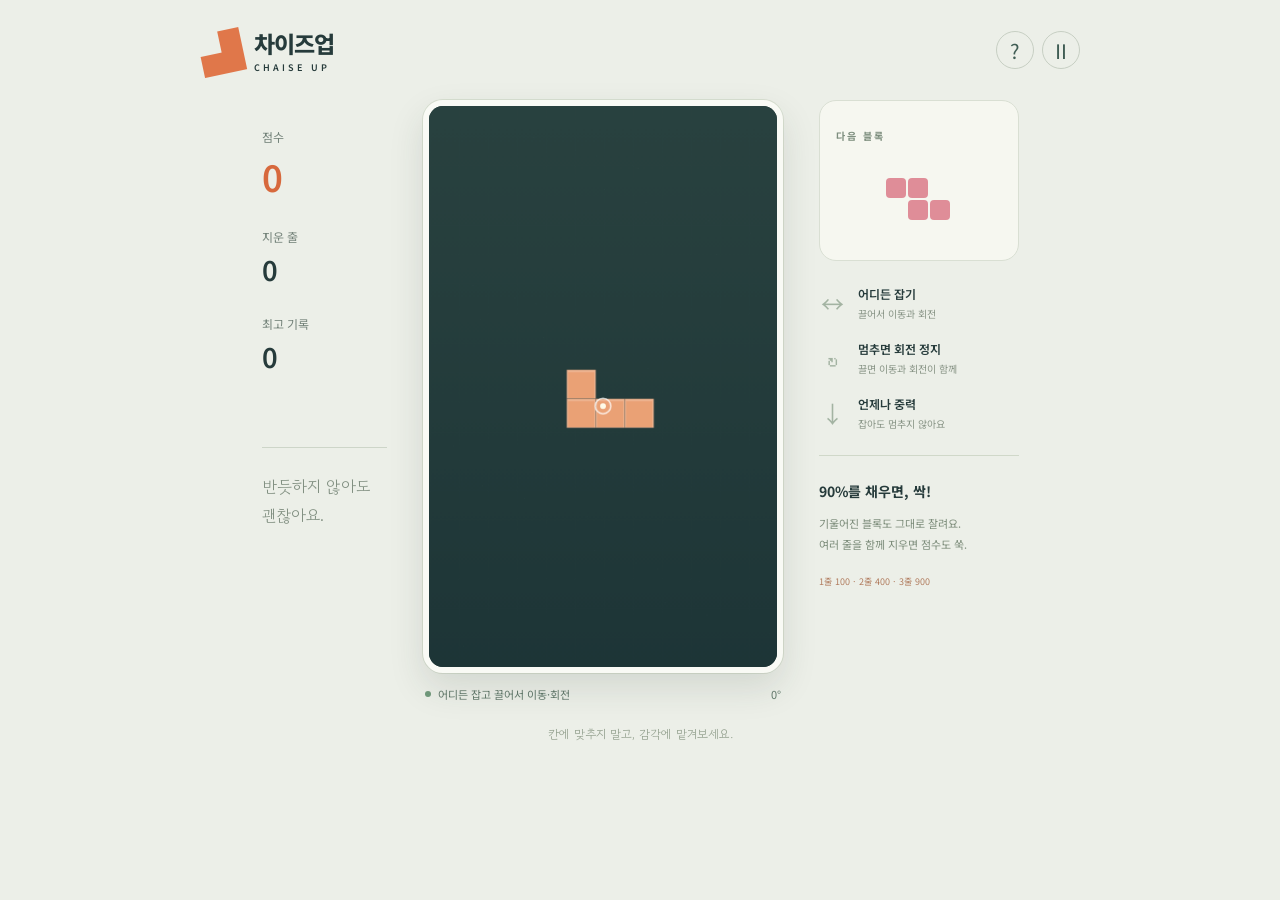
==== chaise-up/index.html @ 7ebafc68 "Publish CHAISE UP as a separate mobile-friendly GitHub Pages game" ====
<!doctype html>
<html lang="ko"><head><meta charset="utf-8"><meta name="viewport" content="width=device-width,initial-scale=1"><meta name="theme-color" content="#ecefe8"><title>차이즈업 · 자유롭게 쌓고, 한 줄을 지우세요</title><meta name="description" content="격자 없이 끌고 돌리는 물리 블록 퍼즐. 가로 90%를 채우면 기울어진 블록도 그대로 잘립니다."><link rel="stylesheet" href="style.css"></head>
<body><main>
<header><a class="brand" href="./" aria-label="차이즈업 처음으로"><span class="brandmark">▟</span><span>차이즈업<small>CHAISE UP</small></span></a><div class="tools"><button id="help" aria-label="플레이 방법">?</button><button id="pause" aria-label="일시정지">Ⅱ</button></div></header>
<section class="play-layout">
<aside class="score-panel"><div class="stat primary"><span>점수</span><strong id="score">0</strong></div><div class="stat"><span>지운 줄</span><strong id="lines">0</strong></div><div class="stat"><span>최고 기록</span><strong id="best">0</strong></div><div class="small-note">반듯하지 않아도<br>괜찮아요.</div></aside>
<div class="board-column"><div class="board-shell"><canvas id="board" width="360" height="580" aria-label="블록 게임판. 블록 어디든 잡고 잡고만 있으면 돌지 않아요 일어나요."></canvas><div id="toast" role="status" aria-live="polite"></div><div id="overlay" hidden><div class="overlay-card"><span class="eyebrow" id="overlayLabel">TAKE A BREATH</span><h1 id="overlayTitle">잠깐 쉬어가기</h1><p id="overlayText">준비되면 이어서 쌓아보세요.</p><button id="resume" class="action">계속하기</button><button id="restart" class="secondary">새로 시작</button></div></div></div><div class="board-footer"><span class="live-dot"></span><span id="hint">어디든 잡고 이동·회전</span><span class="angle" id="angle">0°</span></div></div>
<aside class="guide-panel"><div class="next-box"><span class="eyebrow">다음 블록</span><canvas id="next" width="160" height="110" aria-label="다음에 나올 블록"></canvas></div><div class="how"><div><span class="step-icon">↔</span><p><b>어디든 잡기</b><small>끌어서 이동과 회전</small></p></div><div><span class="step-icon">↻</span><p><b>멈추면 회전 정지</b><small>끌면 이동과 회전이 함께</small></p></div><div><span class="step-icon">↓</span><p><b>언제나 중력</b><small>잡아도 멈추지 않아요</small></p></div></div><div class="rule-note"><b>90%를 채우면, 싹!</b><p>기울어진 블록도 그대로 잘려요.<br>여러 줄을 함께 지우면 점수도 쑥.</p><span>1줄 100 · 2줄 400 · 3줄 900</span></div></aside>
</section><footer>칸에 맞추지 말고, 감각에 맡겨보세요.</footer>
</main><dialog id="helpDialog"><button class="close" id="closeHelp" aria-label="닫기">×</button><span class="eyebrow">HOW TO PLAY</span><h2>자유롭게 쌓고,<br>한 줄을 지우세요.</h2><p>블록의 <b>어느 곳이든</b> 잡아 끌면 이동과 회전이 함께 일어나요. 잡은 채 손을 멈추면 회전도 멈춰요. <b>바닥이나 다른 블록에 닿는 순간 조작이 끝나고, 원래 중력으로 툭 떨어져요.</b> 벽에 닿을 때는 계속 조작할 수 있어요. 블록은 잡거나 돌려도 계속 떨어져요. 위로 끌어도 떠오르거나 낙하 속도가 바뀌지 않아요. 드래그로 좌우 위치와 각도를 조절해요.</p><p>가로 폭의 <b>90%</b>가 차면 그 위치에서 블록 한 칸 높이만큼 잘려요. 남은 조각도 떨어지고 쌓여요.</p><p>한 번에 지운 줄 수 × 줄 수 × 100점! 연쇄로 지워진 줄은 다음 점수로 계산해요. 블록이 위쪽까지 쌓이면 게임이 끝나요.</p><p class="muted">마우스 또는 손가락 하나면 충분해요. 손을 놓으면 움직이던 힘을 유지하며 떨어져요. 블록이 1.5초 동안 멈춰 있으면 다음 블록이 나와요.</p><button id="helpDone" class="action">알겠어요</button></dialog>
<script src="matter.min.js"></script><script src="game.js"></script></body></html>
---- chaise-up/style.css ----
@import url('https://fonts.googleapis.com/css2?family=Gowun+Dodum&family=Noto+Sans+KR:wght@400;500;600;700;800;900&display=swap');
:root{font-family:'Noto Sans KR',sans-serif;color:#263b3b;background:#ecefe8;font-synthesis:none}*{box-sizing:border-box}body{margin:0}button,a{-webkit-tap-highlight-color:transparent}button{font:inherit;cursor:pointer}button:focus-visible,a:focus-visible{outline:3px solid #ec8554;outline-offset:4px}button:disabled{cursor:default}main{max-width:940px;padding:26px 30px 16px;margin:auto}header{display:flex;justify-content:space-between;align-items:center;margin-bottom:26px}.brand{display:flex;align-items:center;gap:12px;color:inherit;text-decoration:none;font-size:23px;font-weight:800;letter-spacing:-1px}.brandmark{font-size:43px;color:#e0774a;line-height:1;transform:rotate(-12deg)}.brand small{display:block;font-size:9px;letter-spacing:3px;font-weight:600;margin-top:1px}.tools{display:flex;gap:8px}.tools button{width:38px;height:38px;background:transparent;border:1px solid #c7cfc3;border-radius:50%;font-size:20px;color:#405d54}.play-layout{display:grid;grid-template-columns:125px minmax(250px,360px) 200px;gap:36px;justify-content:center;align-items:start}.score-panel{padding-top:28px}.stat{padding:0 0 26px}.stat span{display:block;font-size:12px;color:#738279;margin-bottom:5px}.stat strong{font-size:27px;font-weight:600;font-variant-numeric:tabular-nums;letter-spacing:-1px}.stat.primary strong{font-size:36px;color:#d7693d}.small-note{font-family:'Gowun Dodum',sans-serif;border-top:1px solid #cdd5c8;padding-top:24px;font-size:16px;line-height:1.8;color:#829082;margin-top:45px}.board-shell{position:relative;background:#243b3b;border-radius:20px;overflow:hidden;border:6px solid #f9faf5;box-shadow:0 15px 35px #253b3020,0 0 0 1px #d8dfd1}#board{display:block;width:100%;height:auto;aspect-ratio:360/580;touch-action:none;cursor:grab}#board:active{cursor:grabbing}.board-footer{display:flex;align-items:center;gap:7px;padding:13px 2px;font-size:11px;color:#61786a;min-height:42px}.live-dot{width:6px;height:6px;border-radius:50%;background:#71997b}.angle{margin-left:auto;font-variant-numeric:tabular-nums}.next-box{background:#f6f7f0;border:1px solid #d9dfd3;border-radius:17px;padding:20px 16px 5px}.eyebrow{font-size:10px;letter-spacing:2px;font-weight:700;color:#7d8e7e}#next{display:block;width:100%;height:110px;object-fit:contain}.how{margin:24px 0}.how>div{display:flex;gap:11px;align-items:center;margin:19px 0}.step-icon{font-size:23px;color:#a3b3a2;width:28px;text-align:center}.how p{margin:0}.how b{font-size:12px;font-weight:600;display:block}.how small{display:block;font-size:10px;color:#889486;margin-top:4px}.rule-note{border-top:1px solid #d0d8c9;padding-top:22px}.rule-note b{font-size:14px}.rule-note p{font-size:11px;line-height:1.9;color:#7c8c7a}.rule-note>span{font-size:9px;color:#b17c5e}footer{text-align:center;font-family:'Gowun Dodum',sans-serif;font-size:12px;color:#94a18f;margin:10px 0}#toast{position:absolute;top:46%;left:0;width:100%;text-align:center;pointer-events:none;color:#fff9df;font-weight:800;font-size:28px;text-shadow:0 3px 15px #153a37;opacity:0;transition:opacity .2s}#toast.show{opacity:1}#overlay{position:absolute;inset:0;background:#18312bd9;backdrop-filter:blur(5px);display:flex;align-items:center;justify-content:center;padding:22px}#overlay[hidden]{display:none}.overlay-card{text-align:center;color:#f6f2e5}.overlay-card .eyebrow{color:#a7c3b2}.overlay-card h1{font-size:25px;margin:14px 0}.overlay-card p{font-size:13px;line-height:1.8;color:#c0d0c3}.action,.secondary{display:block;width:100%;border:0;border-radius:12px;padding:13px 20px;margin-top:12px;font-weight:700;font-size:13px}.action{background:#e88b58;color:#253c33}.secondary{background:#ffffff12;color:#dce4d5}dialog{max-width:400px;width:calc(100% - 36px);border:0;border-radius:23px;background:#fafaf2;color:#314a3d;padding:30px;box-shadow:0 20px 80px #0003}dialog::backdrop{background:#152c2ac9;backdrop-filter:blur(3px)}dialog h2{font-size:25px;letter-spacing:-1px;line-height:1.5}dialog p{font-size:13px;line-height:1.9}dialog .muted{font-size:11px;color:#84917c}.close{position:absolute;right:15px;top:12px;background:none;border:none;font-size:25px;color:#83907b}
@media(max-height:800px) and (min-width:701px){main{max-width:870px;padding-top:17px}header{margin-bottom:15px}.play-layout{grid-template-columns:120px minmax(240px,320px) 185px;gap:30px}.score-panel{padding-top:18px}}
@media(max-width:700px){main{max-width:430px;padding:14px 18px 5px}header{margin-bottom:12px}.brand{font-size:20px}.brandmark{font-size:35px}.brand small{font-size:8px}.tools button{width:34px;height:34px}.play-layout{display:grid;grid-template-columns:minmax(0,1fr) 65px;gap:8px}.score-panel{grid-column:1/-1;display:flex;gap:22px;padding:0;align-items:center}.stat{padding:0 0 8px;flex:1}.stat span{font-size:10px;margin-bottom:1px}.stat strong,.stat.primary strong{font-size:23px}.small-note{display:none}.board-column{grid-column:1;grid-row:2}.guide-panel{grid-column:2;grid-row:2}.next-box{border-radius:12px;padding:9px 3px 0;text-align:center}.eyebrow{font-size:8px;letter-spacing:1px}#next{height:55px}.how{margin-top:18px}.how>div{flex-direction:column;gap:4px;margin:15px 0;text-align:center}.how small{display:none}.how b{font-size:9px}.step-icon{font-size:23px}.rule-note{display:none}.board-shell{border-width:4px;border-radius:15px}.board-footer{font-size:9px;gap:4px;padding:9px 0}.angle{font-size:9px}footer{margin:3px 0;font-size:10px}}
[hidden]{display:none!important}
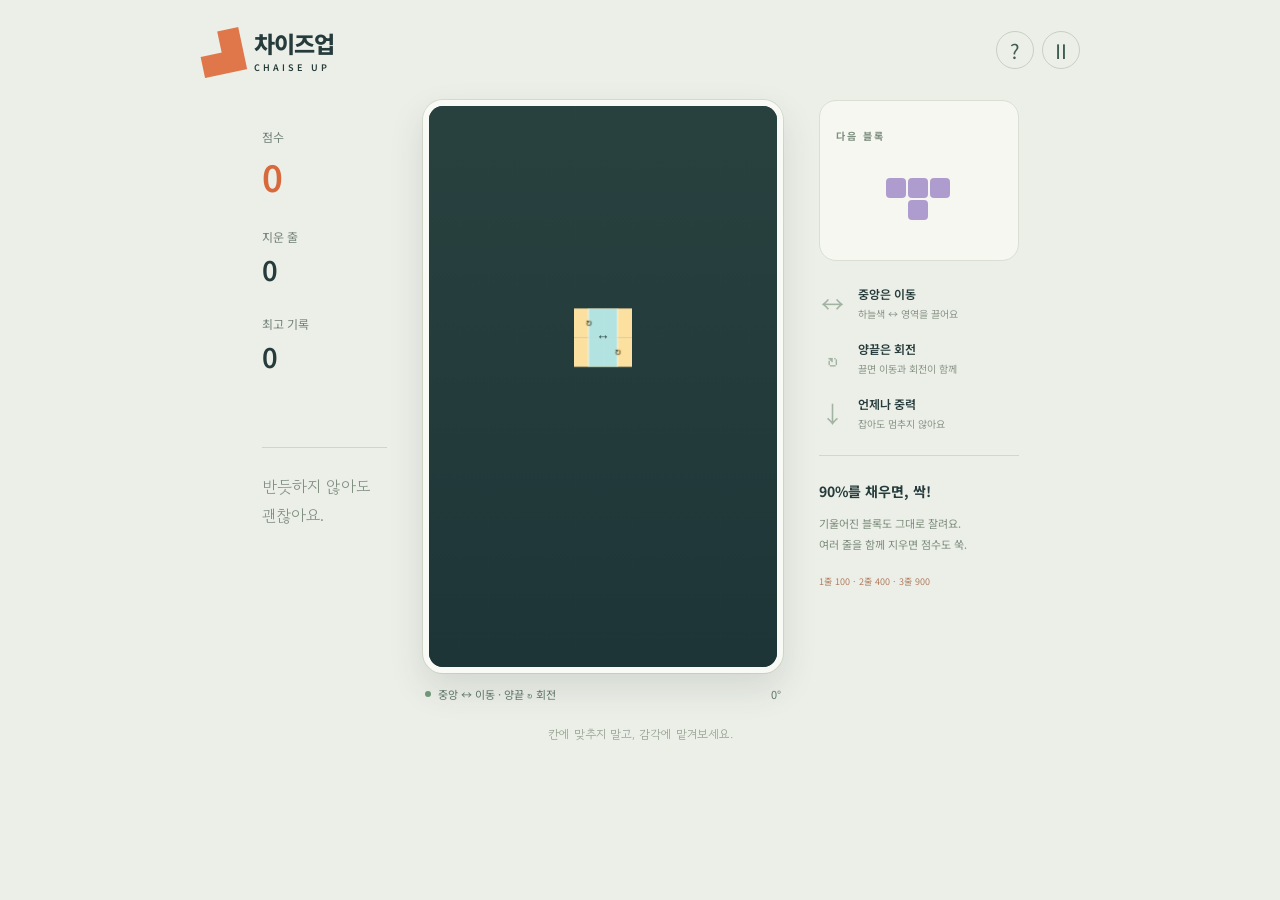
==== commit a9c7bf14: "Separate center movement and tip rotation with visible grip zones" ====
--- a/chaise-up/index.html
+++ b/chaise-up/index.html
@@ -4,8 +4,8 @@
 <header><a class="brand" href="./" aria-label="차이즈업 처음으로"><span class="brandmark">▟</span><span>차이즈업<small>CHAISE UP</small></span></a><div class="tools"><button id="help" aria-label="플레이 방법">?</button><button id="pause" aria-label="일시정지">Ⅱ</button></div></header>
 <section class="play-layout">
 <aside class="score-panel"><div class="stat primary"><span>점수</span><strong id="score">0</strong></div><div class="stat"><span>지운 줄</span><strong id="lines">0</strong></div><div class="stat"><span>최고 기록</span><strong id="best">0</strong></div><div class="small-note">반듯하지 않아도<br>괜찮아요.</div></aside>
-<div class="board-column"><div class="board-shell"><canvas id="board" width="360" height="580" aria-label="블록 게임판. 블록 어디든 잡고 잡고만 있으면 돌지 않아요 일어나요."></canvas><div id="toast" role="status" aria-live="polite"></div><div id="overlay" hidden><div class="overlay-card"><span class="eyebrow" id="overlayLabel">TAKE A BREATH</span><h1 id="overlayTitle">잠깐 쉬어가기</h1><p id="overlayText">준비되면 이어서 쌓아보세요.</p><button id="resume" class="action">계속하기</button><button id="restart" class="secondary">새로 시작</button></div></div></div><div class="board-footer"><span class="live-dot"></span><span id="hint">어디든 잡고 이동·회전</span><span class="angle" id="angle">0°</span></div></div>
-<aside class="guide-panel"><div class="next-box"><span class="eyebrow">다음 블록</span><canvas id="next" width="160" height="110" aria-label="다음에 나올 블록"></canvas></div><div class="how"><div><span class="step-icon">↔</span><p><b>어디든 잡기</b><small>끌어서 이동과 회전</small></p></div><div><span class="step-icon">↻</span><p><b>멈추면 회전 정지</b><small>끌면 이동과 회전이 함께</small></p></div><div><span class="step-icon">↓</span><p><b>언제나 중력</b><small>잡아도 멈추지 않아요</small></p></div></div><div class="rule-note"><b>90%를 채우면, 싹!</b><p>기울어진 블록도 그대로 잘려요.<br>여러 줄을 함께 지우면 점수도 쑥.</p><span>1줄 100 · 2줄 400 · 3줄 900</span></div></aside>
+<div class="board-column"><div class="board-shell"><canvas id="board" width="360" height="580" aria-label="블록 게임판. 블록 어디든 잡고 노란색 ↻ 영역을 돌려요 일어나요."></canvas><div id="toast" role="status" aria-live="polite"></div><div id="overlay" hidden><div class="overlay-card"><span class="eyebrow" id="overlayLabel">TAKE A BREATH</span><h1 id="overlayTitle">잠깐 쉬어가기</h1><p id="overlayText">준비되면 이어서 쌓아보세요.</p><button id="resume" class="action">계속하기</button><button id="restart" class="secondary">새로 시작</button></div></div></div><div class="board-footer"><span class="live-dot"></span><span id="hint">중앙 ↔ 이동 · 양끝 ↻ 회전</span><span class="angle" id="angle">0°</span></div></div>
+<aside class="guide-panel"><div class="next-box"><span class="eyebrow">다음 블록</span><canvas id="next" width="160" height="110" aria-label="다음에 나올 블록"></canvas></div><div class="how"><div><span class="step-icon">↔</span><p><b>중앙은 이동</b><small>하늘색 ↔ 영역을 끌어요</small></p></div><div><span class="step-icon">↻</span><p><b>양끝은 회전</b><small>끌면 이동과 회전이 함께</small></p></div><div><span class="step-icon">↓</span><p><b>언제나 중력</b><small>잡아도 멈추지 않아요</small></p></div></div><div class="rule-note"><b>90%를 채우면, 싹!</b><p>기울어진 블록도 그대로 잘려요.<br>여러 줄을 함께 지우면 점수도 쑥.</p><span>1줄 100 · 2줄 400 · 3줄 900</span></div></aside>
 </section><footer>칸에 맞추지 말고, 감각에 맡겨보세요.</footer>
-</main><dialog id="helpDialog"><button class="close" id="closeHelp" aria-label="닫기">×</button><span class="eyebrow">HOW TO PLAY</span><h2>자유롭게 쌓고,<br>한 줄을 지우세요.</h2><p>블록의 <b>어느 곳이든</b> 잡아 끌면 이동과 회전이 함께 일어나요. 잡은 채 손을 멈추면 회전도 멈춰요. <b>바닥이나 다른 블록에 닿는 순간 조작이 끝나고, 원래 중력으로 툭 떨어져요.</b> 벽에 닿을 때는 계속 조작할 수 있어요. 블록은 잡거나 돌려도 계속 떨어져요. 위로 끌어도 떠오르거나 낙하 속도가 바뀌지 않아요. 드래그로 좌우 위치와 각도를 조절해요.</p><p>가로 폭의 <b>90%</b>가 차면 그 위치에서 블록 한 칸 높이만큼 잘려요. 남은 조각도 떨어지고 쌓여요.</p><p>한 번에 지운 줄 수 × 줄 수 × 100점! 연쇄로 지워진 줄은 다음 점수로 계산해요. 블록이 위쪽까지 쌓이면 게임이 끝나요.</p><p class="muted">마우스 또는 손가락 하나면 충분해요. 손을 놓으면 움직이던 힘을 유지하며 떨어져요. 블록이 1.5초 동안 멈춰 있으면 다음 블록이 나와요.</p><button id="helpDone" class="action">알겠어요</button></dialog>
+</main><dialog id="helpDialog"><button class="close" id="closeHelp" aria-label="닫기">×</button><span class="eyebrow">HOW TO PLAY</span><h2>자유롭게 쌓고,<br>한 줄을 지우세요.</h2><p>블록의 <b>하늘색 중앙 영역(↔)</b>을 잡으면 좌우로만 이동해요. <b>노란색 양끝 영역(↻)</b>을 잡고 중심 주위로 끌면 회전만 해요. 처음 잡은 조작은 손을 놓을 때까지 유지돼요. 잡은 채 손을 멈추면 회전도 멈춰요. <b>바닥이나 다른 블록에 닿는 순간 조작이 끝나고, 원래 중력으로 툭 떨어져요.</b> 벽에 닿을 때는 계속 조작할 수 있어요. 블록은 잡거나 돌려도 계속 떨어져요. 위로 끌어도 떠오르거나 낙하 속도가 바뀌지 않아요. 드래그로 좌우 위치와 각도를 조절해요.</p><p>가로 폭의 <b>90%</b>가 차면 그 위치에서 블록 한 칸 높이만큼 잘려요. 남은 조각도 떨어지고 쌓여요.</p><p>한 번에 지운 줄 수 × 줄 수 × 100점! 연쇄로 지워진 줄은 다음 점수로 계산해요. 블록이 위쪽까지 쌓이면 게임이 끝나요.</p><p class="muted">마우스 또는 손가락 하나면 충분해요. 손을 놓으면 움직이던 힘을 유지하며 떨어져요. 블록이 1.5초 동안 멈춰 있으면 다음 블록이 나와요.</p><button id="helpDone" class="action">알겠어요</button></dialog>
 <script src="matter.min.js"></script><script src="game.js"></script></body></html>
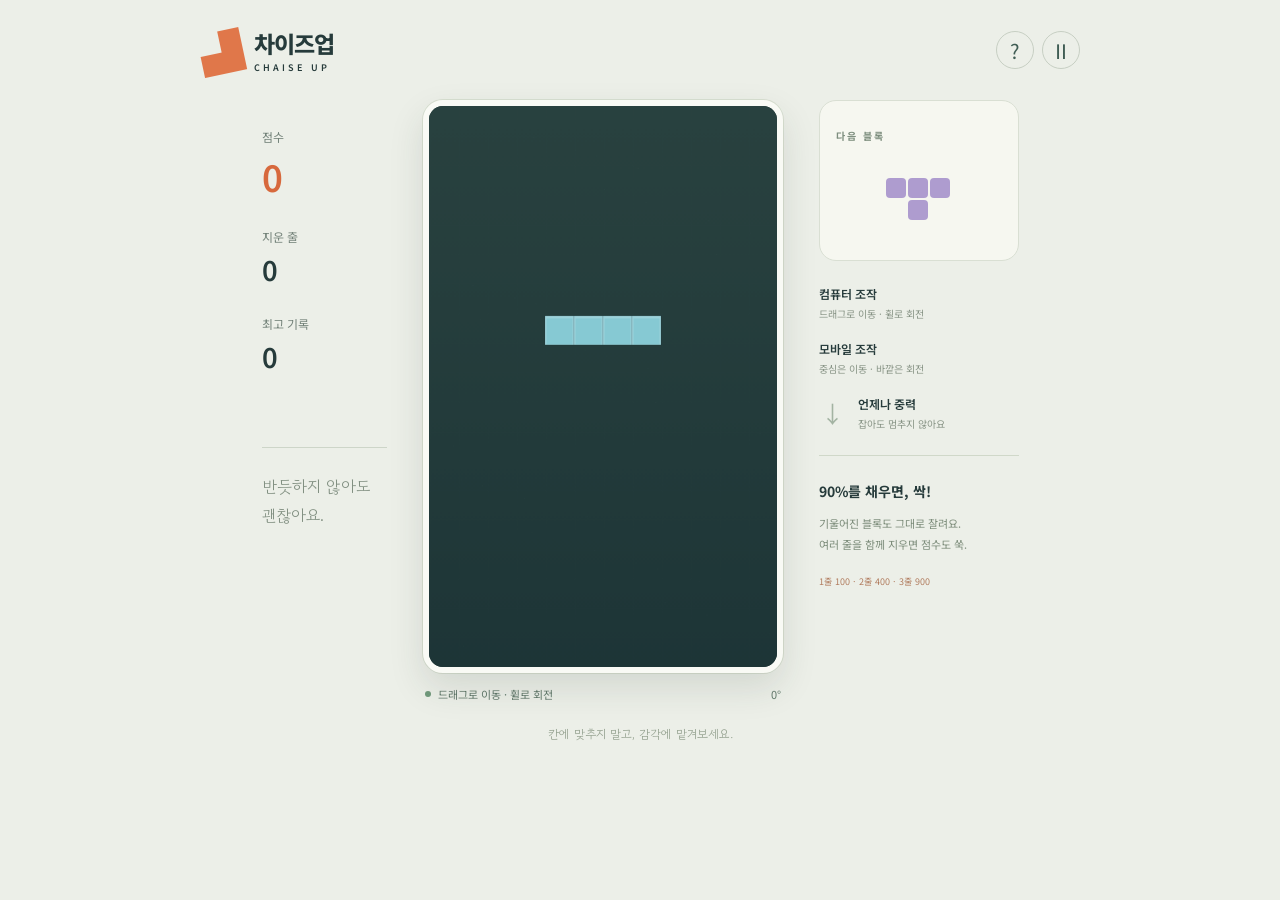
==== commit f0e64b18: "Use wheel rotation on desktop and radial touch controls on mobile" ====
--- a/chaise-up/index.html
+++ b/chaise-up/index.html
@@ -4,8 +4,8 @@
 <header><a class="brand" href="./" aria-label="차이즈업 처음으로"><span class="brandmark">▟</span><span>차이즈업<small>CHAISE UP</small></span></a><div class="tools"><button id="help" aria-label="플레이 방법">?</button><button id="pause" aria-label="일시정지">Ⅱ</button></div></header>
 <section class="play-layout">
 <aside class="score-panel"><div class="stat primary"><span>점수</span><strong id="score">0</strong></div><div class="stat"><span>지운 줄</span><strong id="lines">0</strong></div><div class="stat"><span>최고 기록</span><strong id="best">0</strong></div><div class="small-note">반듯하지 않아도<br>괜찮아요.</div></aside>
-<div class="board-column"><div class="board-shell"><canvas id="board" width="360" height="580" aria-label="블록 게임판. 블록 어디든 잡고 노란색 ↻ 영역을 돌려요 일어나요."></canvas><div id="toast" role="status" aria-live="polite"></div><div id="overlay" hidden><div class="overlay-card"><span class="eyebrow" id="overlayLabel">TAKE A BREATH</span><h1 id="overlayTitle">잠깐 쉬어가기</h1><p id="overlayText">준비되면 이어서 쌓아보세요.</p><button id="resume" class="action">계속하기</button><button id="restart" class="secondary">새로 시작</button></div></div></div><div class="board-footer"><span class="live-dot"></span><span id="hint">중앙 ↔ 이동 · 양끝 ↻ 회전</span><span class="angle" id="angle">0°</span></div></div>
-<aside class="guide-panel"><div class="next-box"><span class="eyebrow">다음 블록</span><canvas id="next" width="160" height="110" aria-label="다음에 나올 블록"></canvas></div><div class="how"><div><span class="step-icon">↔</span><p><b>중앙은 이동</b><small>하늘색 ↔ 영역을 끌어요</small></p></div><div><span class="step-icon">↻</span><p><b>양끝은 회전</b><small>끌면 이동과 회전이 함께</small></p></div><div><span class="step-icon">↓</span><p><b>언제나 중력</b><small>잡아도 멈추지 않아요</small></p></div></div><div class="rule-note"><b>90%를 채우면, 싹!</b><p>기울어진 블록도 그대로 잘려요.<br>여러 줄을 함께 지우면 점수도 쑥.</p><span>1줄 100 · 2줄 400 · 3줄 900</span></div></aside>
+<div class="board-column"><div class="board-shell"><canvas id="board" width="360" height="580" aria-label="블록 게임판. 컴퓨터는 드래그로 이동하고 휠로 회전합니다. 모바일은 중심 가까이를 잡아 이동하고 바깥쪽을 잡아 회전합니다."></canvas><div id="toast" role="status" aria-live="polite"></div><div id="overlay" hidden><div class="overlay-card"><span class="eyebrow" id="overlayLabel">TAKE A BREATH</span><h1 id="overlayTitle">잠깐 쉬어가기</h1><p id="overlayText">준비되면 이어서 쌓아보세요.</p><button id="resume" class="action">계속하기</button><button id="restart" class="secondary">새로 시작</button></div></div></div><div class="board-footer"><span class="live-dot"></span><span id="hint">드래그로 이동 · 휠로 회전</span><span class="angle" id="angle">0°</span></div></div>
+<aside class="guide-panel"><div class="next-box"><span class="eyebrow">다음 블록</span><canvas id="next" width="160" height="110" aria-label="다음에 나올 블록"></canvas></div><div class="how"><div><p><b>컴퓨터 조작</b><small>드래그로 이동 · 휠로 회전</small></p></div><div><p><b>모바일 조작</b><small>중심은 이동 · 바깥은 회전</small></p></div><div><span class="step-icon">↓</span><p><b>언제나 중력</b><small>잡아도 멈추지 않아요</small></p></div></div><div class="rule-note"><b>90%를 채우면, 싹!</b><p>기울어진 블록도 그대로 잘려요.<br>여러 줄을 함께 지우면 점수도 쑥.</p><span>1줄 100 · 2줄 400 · 3줄 900</span></div></aside>
 </section><footer>칸에 맞추지 말고, 감각에 맡겨보세요.</footer>
-</main><dialog id="helpDialog"><button class="close" id="closeHelp" aria-label="닫기">×</button><span class="eyebrow">HOW TO PLAY</span><h2>자유롭게 쌓고,<br>한 줄을 지우세요.</h2><p>블록의 <b>하늘색 중앙 영역(↔)</b>을 잡으면 좌우로만 이동해요. <b>노란색 양끝 영역(↻)</b>을 잡고 중심 주위로 끌면 회전만 해요. 처음 잡은 조작은 손을 놓을 때까지 유지돼요. 잡은 채 손을 멈추면 회전도 멈춰요. <b>바닥이나 다른 블록에 닿는 순간 조작이 끝나고, 원래 중력으로 툭 떨어져요.</b> 벽에 닿을 때는 계속 조작할 수 있어요. 블록은 잡거나 돌려도 계속 떨어져요. 위로 끌어도 떠오르거나 낙하 속도가 바뀌지 않아요. 드래그로 좌우 위치와 각도를 조절해요.</p><p>가로 폭의 <b>90%</b>가 차면 그 위치에서 블록 한 칸 높이만큼 잘려요. 남은 조각도 떨어지고 쌓여요.</p><p>한 번에 지운 줄 수 × 줄 수 × 100점! 연쇄로 지워진 줄은 다음 점수로 계산해요. 블록이 위쪽까지 쌓이면 게임이 끝나요.</p><p class="muted">마우스 또는 손가락 하나면 충분해요. 손을 놓으면 움직이던 힘을 유지하며 떨어져요. 블록이 1.5초 동안 멈춰 있으면 다음 블록이 나와요.</p><button id="helpDone" class="action">알겠어요</button></dialog>
+</main><dialog id="helpDialog"><button class="close" id="closeHelp" aria-label="닫기">×</button><span class="eyebrow">HOW TO PLAY</span><h2>자유롭게 쌓고,<br>한 줄을 지우세요.</h2><p>컴퓨터에서는 블록 어디든 잡아 좌우로 끌고, 게임판 위에서 마우스 휠을 굴려 회전해요. 모바일에서는 <b>중심에서 작은 원 반경 안</b>을 잡으면 좌우 이동, <b>그 바깥쪽</b>을 잡고 중심 주위로 끌면 회전해요. 처음 잡은 조작은 손을 놓을 때까지 유지돼요. 잡은 채 손을 멈추면 회전도 멈춰요. <b>바닥이나 다른 블록에 닿는 순간 조작이 끝나고, 원래 중력으로 툭 떨어져요.</b> 벽에 닿을 때는 계속 조작할 수 있어요. 블록은 잡거나 돌려도 계속 떨어져요. 위로 끌어도 떠오르거나 낙하 속도가 바뀌지 않아요. 드래그로 좌우 위치와 각도를 조절해요.</p><p>가로 폭의 <b>90%</b>가 차면 그 위치에서 블록 한 칸 높이만큼 잘려요. 남은 조각도 떨어지고 쌓여요.</p><p>한 번에 지운 줄 수 × 줄 수 × 100점! 연쇄로 지워진 줄은 다음 점수로 계산해요. 블록이 위쪽까지 쌓이면 게임이 끝나요.</p><p class="muted">마우스 또는 손가락 하나면 충분해요. 손을 놓으면 움직이던 힘을 유지하며 떨어져요. 블록이 1.5초 동안 멈춰 있으면 다음 블록이 나와요.</p><button id="helpDone" class="action">알겠어요</button></dialog>
 <script src="matter.min.js"></script><script src="game.js"></script></body></html>
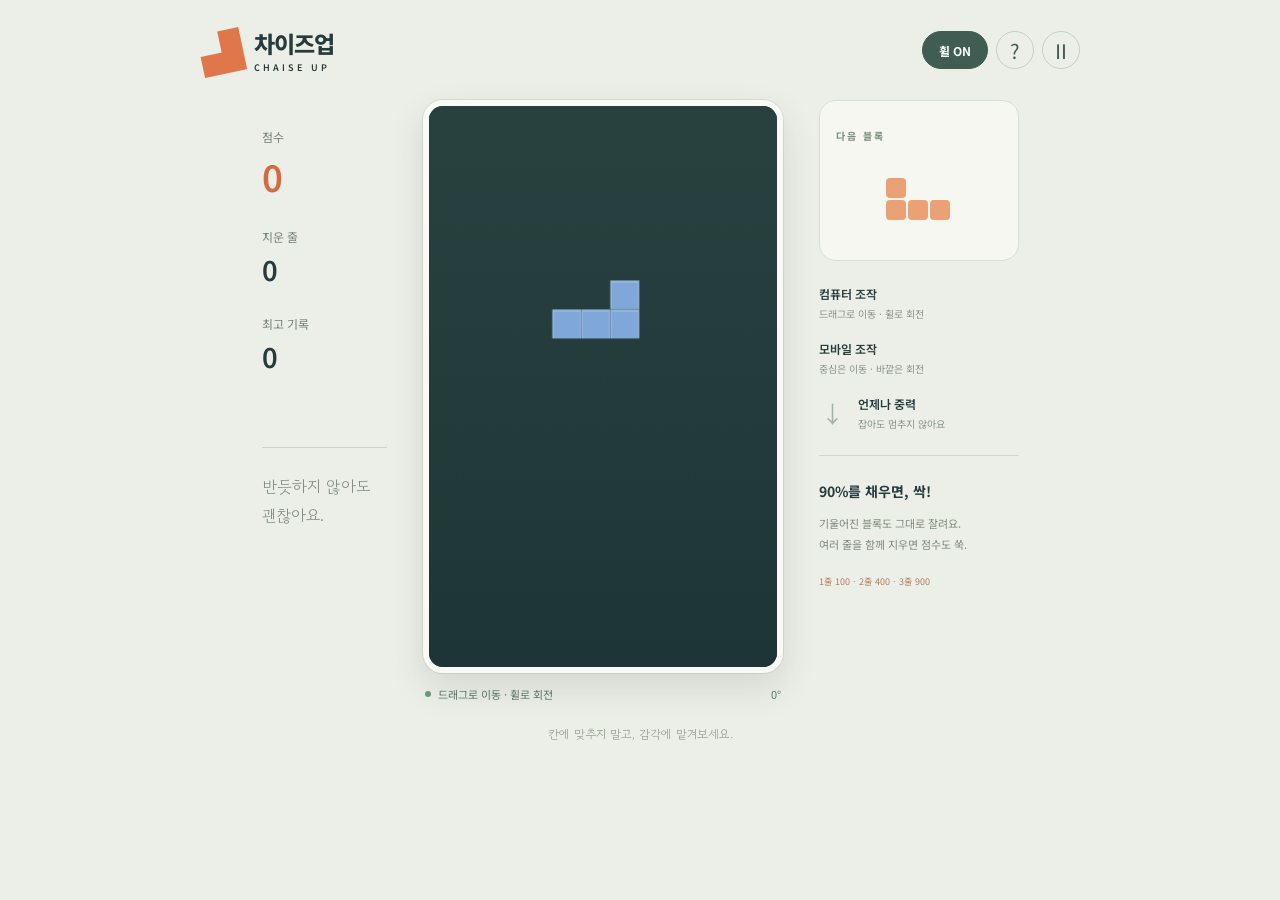
==== commit 31e74c23: "Add saved wheel control toggle with mouse-only radial dragging" ====
--- a/chaise-up/index.html
+++ b/chaise-up/index.html
@@ -1,11 +1,11 @@
 <!doctype html>
 <html lang="ko"><head><meta charset="utf-8"><meta name="viewport" content="width=device-width,initial-scale=1"><meta name="theme-color" content="#ecefe8"><title>차이즈업 · 자유롭게 쌓고, 한 줄을 지우세요</title><meta name="description" content="격자 없이 끌고 돌리는 물리 블록 퍼즐. 가로 90%를 채우면 기울어진 블록도 그대로 잘립니다."><link rel="stylesheet" href="style.css"></head>
 <body><main>
-<header><a class="brand" href="./" aria-label="차이즈업 처음으로"><span class="brandmark">▟</span><span>차이즈업<small>CHAISE UP</small></span></a><div class="tools"><button id="help" aria-label="플레이 방법">?</button><button id="pause" aria-label="일시정지">Ⅱ</button></div></header>
+<header><a class="brand" href="./" aria-label="차이즈업 처음으로"><span class="brandmark">▟</span><span>차이즈업<small>CHAISE UP</small></span></a><div class="tools"><button id="wheelToggle" role="switch" aria-label="마우스 휠 회전" aria-checked="true" title="OFF: 중심을 잡아 이동, 바깥을 잡아 회전">휠 ON</button><button id="help" aria-label="플레이 방법">?</button><button id="pause" aria-label="일시정지">Ⅱ</button></div></header>
 <section class="play-layout">
 <aside class="score-panel"><div class="stat primary"><span>점수</span><strong id="score">0</strong></div><div class="stat"><span>지운 줄</span><strong id="lines">0</strong></div><div class="stat"><span>최고 기록</span><strong id="best">0</strong></div><div class="small-note">반듯하지 않아도<br>괜찮아요.</div></aside>
 <div class="board-column"><div class="board-shell"><canvas id="board" width="360" height="580" aria-label="블록 게임판. 컴퓨터는 드래그로 이동하고 휠로 회전합니다. 모바일은 중심 가까이를 잡아 이동하고 바깥쪽을 잡아 회전합니다."></canvas><div id="toast" role="status" aria-live="polite"></div><div id="overlay" hidden><div class="overlay-card"><span class="eyebrow" id="overlayLabel">TAKE A BREATH</span><h1 id="overlayTitle">잠깐 쉬어가기</h1><p id="overlayText">준비되면 이어서 쌓아보세요.</p><button id="resume" class="action">계속하기</button><button id="restart" class="secondary">새로 시작</button></div></div></div><div class="board-footer"><span class="live-dot"></span><span id="hint">드래그로 이동 · 휠로 회전</span><span class="angle" id="angle">0°</span></div></div>
-<aside class="guide-panel"><div class="next-box"><span class="eyebrow">다음 블록</span><canvas id="next" width="160" height="110" aria-label="다음에 나올 블록"></canvas></div><div class="how"><div><p><b>컴퓨터 조작</b><small>드래그로 이동 · 휠로 회전</small></p></div><div><p><b>모바일 조작</b><small>중심은 이동 · 바깥은 회전</small></p></div><div><span class="step-icon">↓</span><p><b>언제나 중력</b><small>잡아도 멈추지 않아요</small></p></div></div><div class="rule-note"><b>90%를 채우면, 싹!</b><p>기울어진 블록도 그대로 잘려요.<br>여러 줄을 함께 지우면 점수도 쑥.</p><span>1줄 100 · 2줄 400 · 3줄 900</span></div></aside>
+<aside class="guide-panel"><div class="next-box"><span class="eyebrow">다음 블록</span><canvas id="next" width="160" height="110" aria-label="다음에 나올 블록"></canvas></div><div class="how"><div><p><b>컴퓨터 조작</b><small id="desktopHint">드래그로 이동 · 휠로 회전</small></p></div><div><p><b>모바일 조작</b><small>중심은 이동 · 바깥은 회전</small></p></div><div><span class="step-icon">↓</span><p><b>언제나 중력</b><small>잡아도 멈추지 않아요</small></p></div></div><div class="rule-note"><b>90%를 채우면, 싹!</b><p>기울어진 블록도 그대로 잘려요.<br>여러 줄을 함께 지우면 점수도 쑥.</p><span>1줄 100 · 2줄 400 · 3줄 900</span></div></aside>
 </section><footer>칸에 맞추지 말고, 감각에 맡겨보세요.</footer>
-</main><dialog id="helpDialog"><button class="close" id="closeHelp" aria-label="닫기">×</button><span class="eyebrow">HOW TO PLAY</span><h2>자유롭게 쌓고,<br>한 줄을 지우세요.</h2><p>컴퓨터에서는 블록 어디든 잡아 좌우로 끌고, 게임판 위에서 마우스 휠을 굴려 회전해요. 모바일에서는 <b>중심에서 작은 원 반경 안</b>을 잡으면 좌우 이동, <b>그 바깥쪽</b>을 잡고 중심 주위로 끌면 회전해요. 처음 잡은 조작은 손을 놓을 때까지 유지돼요. 잡은 채 손을 멈추면 회전도 멈춰요. <b>바닥이나 다른 블록에 닿는 순간 조작이 끝나고, 원래 중력으로 툭 떨어져요.</b> 벽에 닿을 때는 계속 조작할 수 있어요. 블록은 잡거나 돌려도 계속 떨어져요. 위로 끌어도 떠오르거나 낙하 속도가 바뀌지 않아요. 드래그로 좌우 위치와 각도를 조절해요.</p><p>가로 폭의 <b>90%</b>가 차면 그 위치에서 블록 한 칸 높이만큼 잘려요. 남은 조각도 떨어지고 쌓여요.</p><p>한 번에 지운 줄 수 × 줄 수 × 100점! 연쇄로 지워진 줄은 다음 점수로 계산해요. 블록이 위쪽까지 쌓이면 게임이 끝나요.</p><p class="muted">마우스 또는 손가락 하나면 충분해요. 손을 놓으면 움직이던 힘을 유지하며 떨어져요. 블록이 1.5초 동안 멈춰 있으면 다음 블록이 나와요.</p><button id="helpDone" class="action">알겠어요</button></dialog>
+</main><dialog id="helpDialog"><button class="close" id="closeHelp" aria-label="닫기">×</button><span class="eyebrow">HOW TO PLAY</span><h2>자유롭게 쌓고,<br>한 줄을 지우세요.</h2><p><b>휠 ON</b>이면 블록 어디든 잡아 좌우로 끌고, 게임판 위에서 휠을 굴려 회전해요. <b>휠 OFF</b>이면 왼쪽 버튼으로 잡고 끄는 동작만으로 조작해요. 휠 OFF 또는 모바일에서는 <b>중심에서 작은 원 반경 안</b>을 잡으면 좌우 이동, <b>그 바깥쪽</b>을 잡고 중심 주위로 끌면 회전해요. 처음 잡은 조작은 손을 놓을 때까지 유지돼요. 잡은 채 손을 멈추면 회전도 멈춰요. <b>바닥이나 다른 블록에 닿는 순간 조작이 끝나고, 원래 중력으로 툭 떨어져요.</b> 벽에 닿을 때는 계속 조작할 수 있어요. 블록은 잡거나 돌려도 계속 떨어져요. 위로 끌어도 떠오르거나 낙하 속도가 바뀌지 않아요. 드래그로 좌우 위치와 각도를 조절해요.</p><p>가로 폭의 <b>90%</b>가 차면 그 위치에서 블록 한 칸 높이만큼 잘려요. 남은 조각도 떨어지고 쌓여요.</p><p>한 번에 지운 줄 수 × 줄 수 × 100점! 연쇄로 지워진 줄은 다음 점수로 계산해요. 블록이 위쪽까지 쌓이면 게임이 끝나요.</p><p class="muted">마우스 또는 손가락 하나면 충분해요. 손을 놓으면 움직이던 힘을 유지하며 떨어져요. 블록이 1.5초 동안 멈춰 있으면 다음 블록이 나와요.</p><button id="helpDone" class="action">알겠어요</button></dialog>
 <script src="matter.min.js"></script><script src="game.js"></script></body></html>
--- a/chaise-up/style.css
+++ b/chaise-up/style.css
@@ -2,4 +2,7 @@
 :root{font-family:'Noto Sans KR',sans-serif;color:#263b3b;background:#ecefe8;font-synthesis:none}*{box-sizing:border-box}body{margin:0}button,a{-webkit-tap-highlight-color:transparent}button{font:inherit;cursor:pointer}button:focus-visible,a:focus-visible{outline:3px solid #ec8554;outline-offset:4px}button:disabled{cursor:default}main{max-width:940px;padding:26px 30px 16px;margin:auto}header{display:flex;justify-content:space-between;align-items:center;margin-bottom:26px}.brand{display:flex;align-items:center;gap:12px;color:inherit;text-decoration:none;font-size:23px;font-weight:800;letter-spacing:-1px}.brandmark{font-size:43px;color:#e0774a;line-height:1;transform:rotate(-12deg)}.brand small{display:block;font-size:9px;letter-spacing:3px;font-weight:600;margin-top:1px}.tools{display:flex;gap:8px}.tools button{width:38px;height:38px;background:transparent;border:1px solid #c7cfc3;border-radius:50%;font-size:20px;color:#405d54}.play-layout{display:grid;grid-template-columns:125px minmax(250px,360px) 200px;gap:36px;justify-content:center;align-items:start}.score-panel{padding-top:28px}.stat{padding:0 0 26px}.stat span{display:block;font-size:12px;color:#738279;margin-bottom:5px}.stat strong{font-size:27px;font-weight:600;font-variant-numeric:tabular-nums;letter-spacing:-1px}.stat.primary strong{font-size:36px;color:#d7693d}.small-note{font-family:'Gowun Dodum',sans-serif;border-top:1px solid #cdd5c8;padding-top:24px;font-size:16px;line-height:1.8;color:#829082;margin-top:45px}.board-shell{position:relative;background:#243b3b;border-radius:20px;overflow:hidden;border:6px solid #f9faf5;box-shadow:0 15px 35px #253b3020,0 0 0 1px #d8dfd1}#board{display:block;width:100%;height:auto;aspect-ratio:360/580;touch-action:none;cursor:grab}#board:active{cursor:grabbing}.board-footer{display:flex;align-items:center;gap:7px;padding:13px 2px;font-size:11px;color:#61786a;min-height:42px}.live-dot{width:6px;height:6px;border-radius:50%;background:#71997b}.angle{margin-left:auto;font-variant-numeric:tabular-nums}.next-box{background:#f6f7f0;border:1px solid #d9dfd3;border-radius:17px;padding:20px 16px 5px}.eyebrow{font-size:10px;letter-spacing:2px;font-weight:700;color:#7d8e7e}#next{display:block;width:100%;height:110px;object-fit:contain}.how{margin:24px 0}.how>div{display:flex;gap:11px;align-items:center;margin:19px 0}.step-icon{font-size:23px;color:#a3b3a2;width:28px;text-align:center}.how p{margin:0}.how b{font-size:12px;font-weight:600;display:block}.how small{display:block;font-size:10px;color:#889486;margin-top:4px}.rule-note{border-top:1px solid #d0d8c9;padding-top:22px}.rule-note b{font-size:14px}.rule-note p{font-size:11px;line-height:1.9;color:#7c8c7a}.rule-note>span{font-size:9px;color:#b17c5e}footer{text-align:center;font-family:'Gowun Dodum',sans-serif;font-size:12px;color:#94a18f;margin:10px 0}#toast{position:absolute;top:46%;left:0;width:100%;text-align:center;pointer-events:none;color:#fff9df;font-weight:800;font-size:28px;text-shadow:0 3px 15px #153a37;opacity:0;transition:opacity .2s}#toast.show{opacity:1}#overlay{position:absolute;inset:0;background:#18312bd9;backdrop-filter:blur(5px);display:flex;align-items:center;justify-content:center;padding:22px}#overlay[hidden]{display:none}.overlay-card{text-align:center;color:#f6f2e5}.overlay-card .eyebrow{color:#a7c3b2}.overlay-card h1{font-size:25px;margin:14px 0}.overlay-card p{font-size:13px;line-height:1.8;color:#c0d0c3}.action,.secondary{display:block;width:100%;border:0;border-radius:12px;padding:13px 20px;margin-top:12px;font-weight:700;font-size:13px}.action{background:#e88b58;color:#253c33}.secondary{background:#ffffff12;color:#dce4d5}dialog{max-width:400px;width:calc(100% - 36px);border:0;border-radius:23px;background:#fafaf2;color:#314a3d;padding:30px;box-shadow:0 20px 80px #0003}dialog::backdrop{background:#152c2ac9;backdrop-filter:blur(3px)}dialog h2{font-size:25px;letter-spacing:-1px;line-height:1.5}dialog p{font-size:13px;line-height:1.9}dialog .muted{font-size:11px;color:#84917c}.close{position:absolute;right:15px;top:12px;background:none;border:none;font-size:25px;color:#83907b}
 @media(max-height:800px) and (min-width:701px){main{max-width:870px;padding-top:17px}header{margin-bottom:15px}.play-layout{grid-template-columns:120px minmax(240px,320px) 185px;gap:30px}.score-panel{padding-top:18px}}
 @media(max-width:700px){main{max-width:430px;padding:14px 18px 5px}header{margin-bottom:12px}.brand{font-size:20px}.brandmark{font-size:35px}.brand small{font-size:8px}.tools button{width:34px;height:34px}.play-layout{display:grid;grid-template-columns:minmax(0,1fr) 65px;gap:8px}.score-panel{grid-column:1/-1;display:flex;gap:22px;padding:0;align-items:center}.stat{padding:0 0 8px;flex:1}.stat span{font-size:10px;margin-bottom:1px}.stat strong,.stat.primary strong{font-size:23px}.small-note{display:none}.board-column{grid-column:1;grid-row:2}.guide-panel{grid-column:2;grid-row:2}.next-box{border-radius:12px;padding:9px 3px 0;text-align:center}.eyebrow{font-size:8px;letter-spacing:1px}#next{height:55px}.how{margin-top:18px}.how>div{flex-direction:column;gap:4px;margin:15px 0;text-align:center}.how small{display:none}.how b{font-size:9px}.step-icon{font-size:23px}.rule-note{display:none}.board-shell{border-width:4px;border-radius:15px}.board-footer{font-size:9px;gap:4px;padding:9px 0}.angle{font-size:9px}footer{margin:3px 0;font-size:10px}}
-[hidden]{display:none!important}+[hidden]{display:none!important}
+
+.tools #wheelToggle{width:auto;min-width:66px;padding:0 10px;border-radius:20px;font-size:12px;font-weight:700;white-space:nowrap}.tools #wheelToggle[aria-checked="true"]{background:#405d54;color:#fff;border-color:#405d54}
+@media(max-width:360px){.tools{gap:5px}.tools #wheelToggle{min-width:58px;padding:0 7px}.brand{gap:6px;font-size:18px}}
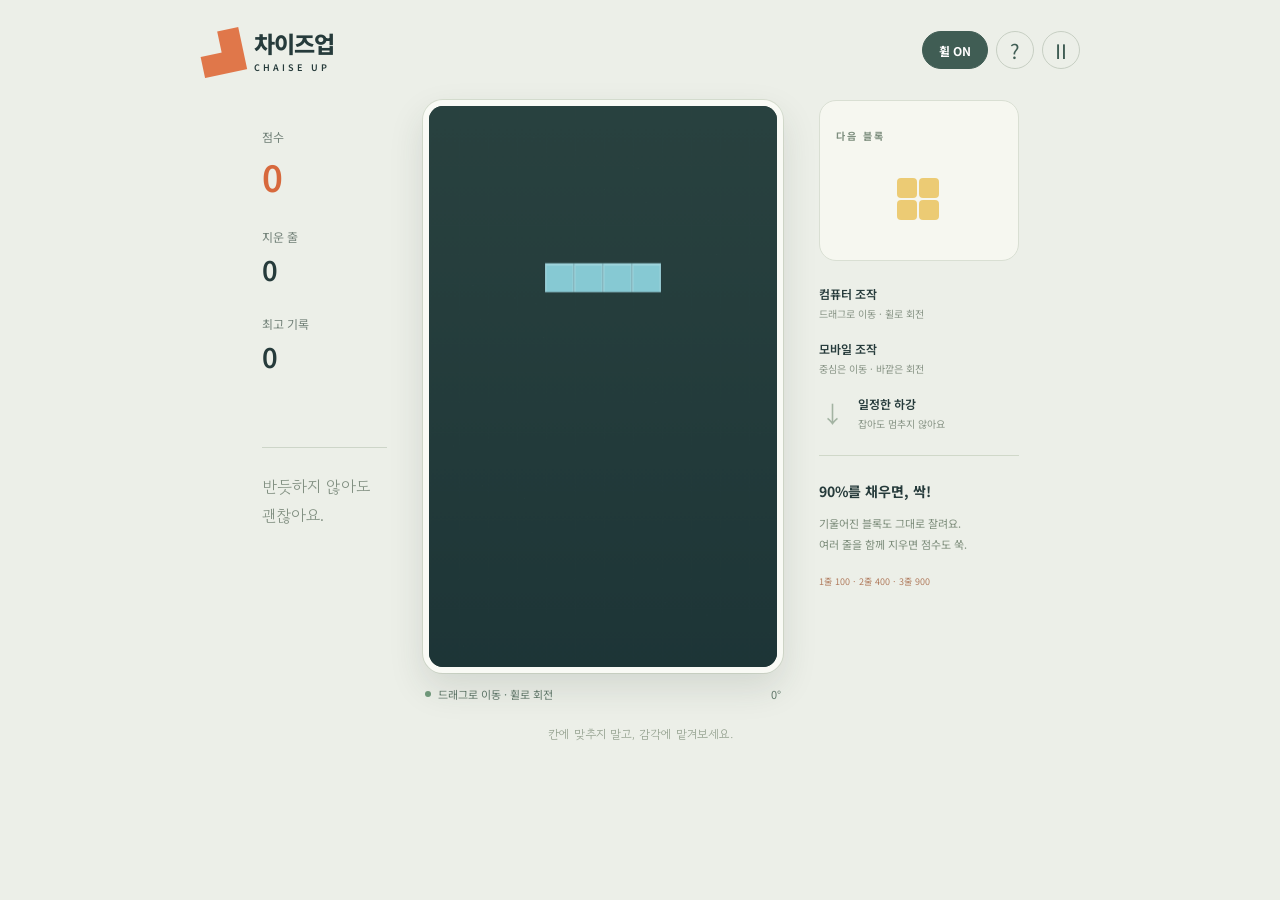
==== commit d053d7f6: "Use constant controlled descent and let settled blocks sleep to reduce jitter" ====
--- a/chaise-up/index.html
+++ b/chaise-up/index.html
@@ -5,7 +5,7 @@
 <section class="play-layout">
 <aside class="score-panel"><div class="stat primary"><span>점수</span><strong id="score">0</strong></div><div class="stat"><span>지운 줄</span><strong id="lines">0</strong></div><div class="stat"><span>최고 기록</span><strong id="best">0</strong></div><div class="small-note">반듯하지 않아도<br>괜찮아요.</div></aside>
 <div class="board-column"><div class="board-shell"><canvas id="board" width="360" height="580" aria-label="블록 게임판. 컴퓨터는 드래그로 이동하고 휠로 회전합니다. 모바일은 중심 가까이를 잡아 이동하고 바깥쪽을 잡아 회전합니다."></canvas><div id="toast" role="status" aria-live="polite"></div><div id="overlay" hidden><div class="overlay-card"><span class="eyebrow" id="overlayLabel">TAKE A BREATH</span><h1 id="overlayTitle">잠깐 쉬어가기</h1><p id="overlayText">준비되면 이어서 쌓아보세요.</p><button id="resume" class="action">계속하기</button><button id="restart" class="secondary">새로 시작</button></div></div></div><div class="board-footer"><span class="live-dot"></span><span id="hint">드래그로 이동 · 휠로 회전</span><span class="angle" id="angle">0°</span></div></div>
-<aside class="guide-panel"><div class="next-box"><span class="eyebrow">다음 블록</span><canvas id="next" width="160" height="110" aria-label="다음에 나올 블록"></canvas></div><div class="how"><div><p><b>컴퓨터 조작</b><small id="desktopHint">드래그로 이동 · 휠로 회전</small></p></div><div><p><b>모바일 조작</b><small>중심은 이동 · 바깥은 회전</small></p></div><div><span class="step-icon">↓</span><p><b>언제나 중력</b><small>잡아도 멈추지 않아요</small></p></div></div><div class="rule-note"><b>90%를 채우면, 싹!</b><p>기울어진 블록도 그대로 잘려요.<br>여러 줄을 함께 지우면 점수도 쑥.</p><span>1줄 100 · 2줄 400 · 3줄 900</span></div></aside>
+<aside class="guide-panel"><div class="next-box"><span class="eyebrow">다음 블록</span><canvas id="next" width="160" height="110" aria-label="다음에 나올 블록"></canvas></div><div class="how"><div><p><b>컴퓨터 조작</b><small id="desktopHint">드래그로 이동 · 휠로 회전</small></p></div><div><p><b>모바일 조작</b><small>중심은 이동 · 바깥은 회전</small></p></div><div><span class="step-icon">↓</span><p><b>일정한 하강</b><small>잡아도 멈추지 않아요</small></p></div></div><div class="rule-note"><b>90%를 채우면, 싹!</b><p>기울어진 블록도 그대로 잘려요.<br>여러 줄을 함께 지우면 점수도 쑥.</p><span>1줄 100 · 2줄 400 · 3줄 900</span></div></aside>
 </section><footer>칸에 맞추지 말고, 감각에 맡겨보세요.</footer>
-</main><dialog id="helpDialog"><button class="close" id="closeHelp" aria-label="닫기">×</button><span class="eyebrow">HOW TO PLAY</span><h2>자유롭게 쌓고,<br>한 줄을 지우세요.</h2><p><b>휠 ON</b>이면 블록 어디든 잡아 좌우로 끌고, 게임판 위에서 휠을 굴려 회전해요. <b>휠 OFF</b>이면 왼쪽 버튼으로 잡고 끄는 동작만으로 조작해요. 휠 OFF 또는 모바일에서는 <b>중심에서 작은 원 반경 안</b>을 잡으면 좌우 이동, <b>그 바깥쪽</b>을 잡고 중심 주위로 끌면 회전해요. 처음 잡은 조작은 손을 놓을 때까지 유지돼요. 잡은 채 손을 멈추면 회전도 멈춰요. <b>바닥이나 다른 블록에 닿는 순간 조작이 끝나고, 원래 중력으로 툭 떨어져요.</b> 벽에 닿을 때는 계속 조작할 수 있어요. 블록은 잡거나 돌려도 계속 떨어져요. 위로 끌어도 떠오르거나 낙하 속도가 바뀌지 않아요. 드래그로 좌우 위치와 각도를 조절해요.</p><p>가로 폭의 <b>90%</b>가 차면 그 위치에서 블록 한 칸 높이만큼 잘려요. 남은 조각도 떨어지고 쌓여요.</p><p>한 번에 지운 줄 수 × 줄 수 × 100점! 연쇄로 지워진 줄은 다음 점수로 계산해요. 블록이 위쪽까지 쌓이면 게임이 끝나요.</p><p class="muted">마우스 또는 손가락 하나면 충분해요. 손을 놓으면 움직이던 힘을 유지하며 떨어져요. 블록이 1.5초 동안 멈춰 있으면 다음 블록이 나와요.</p><button id="helpDone" class="action">알겠어요</button></dialog>
+</main><dialog id="helpDialog"><button class="close" id="closeHelp" aria-label="닫기">×</button><span class="eyebrow">HOW TO PLAY</span><h2>자유롭게 쌓고,<br>한 줄을 지우세요.</h2><p><b>휠 ON</b>이면 블록 어디든 잡아 좌우로 끌고, 게임판 위에서 휠을 굴려 회전해요. <b>휠 OFF</b>이면 왼쪽 버튼으로 잡고 끄는 동작만으로 조작해요. 휠 OFF 또는 모바일에서는 <b>중심에서 작은 원 반경 안</b>을 잡으면 좌우 이동, <b>그 바깥쪽</b>을 잡고 중심 주위로 끌면 회전해요. 처음 잡은 조작은 손을 놓을 때까지 유지돼요. 잡은 채 손을 멈추면 회전도 멈춰요. <b>바닥이나 다른 블록에 닿는 순간 조작이 끝나고, 물리가 적용되어 아래로 떨어져요.</b> 벽에 닿을 때는 계속 조작할 수 있어요. 블록은 잡거나 돌려도 일정한 속도로 내려와요. 위로 끌어도 떠오르거나 낙하 속도가 바뀌지 않아요. 드래그로 좌우 위치와 각도를 조절해요.</p><p>가로 폭의 <b>90%</b>가 차면 그 위치에서 블록 한 칸 높이만큼 잘려요. 남은 조각도 떨어지고 쌓여요.</p><p>한 번에 지운 줄 수 × 줄 수 × 100점! 연쇄로 지워진 줄은 다음 점수로 계산해요. 블록이 위쪽까지 쌓이면 게임이 끝나요.</p><p class="muted">마우스 또는 손가락 하나면 충분해요. 조작 중에는 일정한 속도로 내려오고, 닿은 뒤에는 무게에 따라 움직여요. 블록이 1.5초 동안 멈춰 있으면 다음 블록이 나와요.</p><button id="helpDone" class="action">알겠어요</button></dialog>
 <script src="matter.min.js"></script><script src="game.js"></script></body></html>
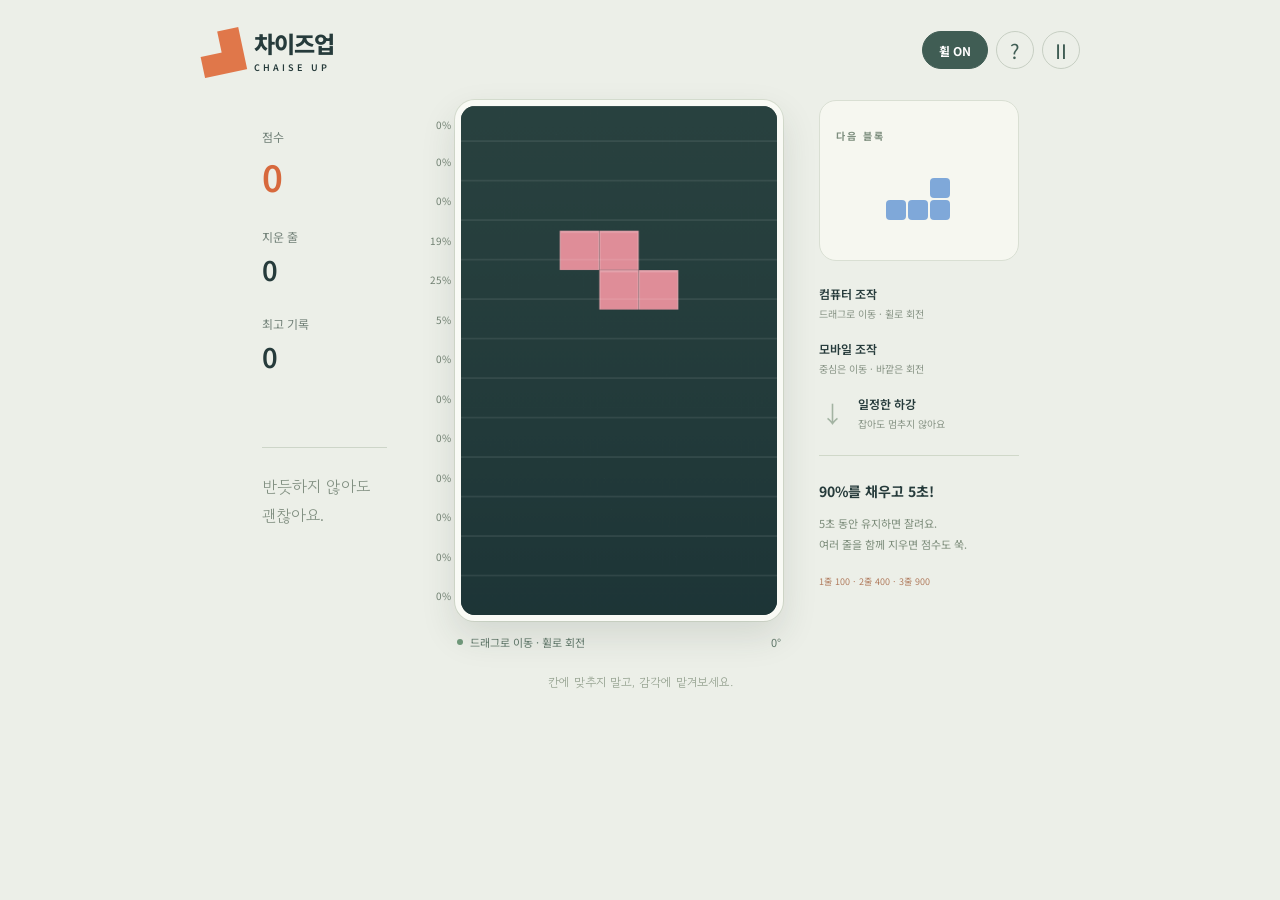
==== commit 3e212a54: "Add fixed row fill meters, eight-cell board scale, delayed clears and wall sliding rotation" ====
--- a/chaise-up/index.html
+++ b/chaise-up/index.html
@@ -1,11 +1,11 @@
 <!doctype html>
-<html lang="ko"><head><meta charset="utf-8"><meta name="viewport" content="width=device-width,initial-scale=1"><meta name="theme-color" content="#ecefe8"><title>차이즈업 · 자유롭게 쌓고, 한 줄을 지우세요</title><meta name="description" content="격자 없이 끌고 돌리는 물리 블록 퍼즐. 가로 90%를 채우면 기울어진 블록도 그대로 잘립니다."><link rel="stylesheet" href="style.css"></head>
+<html lang="ko"><head><meta charset="utf-8"><meta name="viewport" content="width=device-width,initial-scale=1"><meta name="theme-color" content="#ecefe8"><title>차이즈업 · 자유롭게 쌓고, 한 줄을 지우세요</title><meta name="description" content="자유롭게 끌고 돌리는 블록 퍼즐. 가로 90%를 채우면 기울어진 블록도 그대로 잘립니다."><link rel="stylesheet" href="style.css"></head>
 <body><main>
 <header><a class="brand" href="./" aria-label="차이즈업 처음으로"><span class="brandmark">▟</span><span>차이즈업<small>CHAISE UP</small></span></a><div class="tools"><button id="wheelToggle" role="switch" aria-label="마우스 휠 회전" aria-checked="true" title="OFF: 중심을 잡아 이동, 바깥을 잡아 회전">휠 ON</button><button id="help" aria-label="플레이 방법">?</button><button id="pause" aria-label="일시정지">Ⅱ</button></div></header>
 <section class="play-layout">
 <aside class="score-panel"><div class="stat primary"><span>점수</span><strong id="score">0</strong></div><div class="stat"><span>지운 줄</span><strong id="lines">0</strong></div><div class="stat"><span>최고 기록</span><strong id="best">0</strong></div><div class="small-note">반듯하지 않아도<br>괜찮아요.</div></aside>
-<div class="board-column"><div class="board-shell"><canvas id="board" width="360" height="580" aria-label="블록 게임판. 컴퓨터는 드래그로 이동하고 휠로 회전합니다. 모바일은 중심 가까이를 잡아 이동하고 바깥쪽을 잡아 회전합니다."></canvas><div id="toast" role="status" aria-live="polite"></div><div id="overlay" hidden><div class="overlay-card"><span class="eyebrow" id="overlayLabel">TAKE A BREATH</span><h1 id="overlayTitle">잠깐 쉬어가기</h1><p id="overlayText">준비되면 이어서 쌓아보세요.</p><button id="resume" class="action">계속하기</button><button id="restart" class="secondary">새로 시작</button></div></div></div><div class="board-footer"><span class="live-dot"></span><span id="hint">드래그로 이동 · 휠로 회전</span><span class="angle" id="angle">0°</span></div></div>
-<aside class="guide-panel"><div class="next-box"><span class="eyebrow">다음 블록</span><canvas id="next" width="160" height="110" aria-label="다음에 나올 블록"></canvas></div><div class="how"><div><p><b>컴퓨터 조작</b><small id="desktopHint">드래그로 이동 · 휠로 회전</small></p></div><div><p><b>모바일 조작</b><small>중심은 이동 · 바깥은 회전</small></p></div><div><span class="step-icon">↓</span><p><b>일정한 하강</b><small>잡아도 멈추지 않아요</small></p></div></div><div class="rule-note"><b>90%를 채우면, 싹!</b><p>기울어진 블록도 그대로 잘려요.<br>여러 줄을 함께 지우면 점수도 쑥.</p><span>1줄 100 · 2줄 400 · 3줄 900</span></div></aside>
+<div class="board-column"><div id="rowMeter" aria-label="각 줄의 채워진 비율"></div><div class="board-shell"><canvas id="board" width="360" height="580" aria-label="블록 게임판. 컴퓨터는 드래그로 이동하고 휠로 회전합니다. 모바일은 중심 가까이를 잡아 이동하고 바깥쪽을 잡아 회전합니다."></canvas><div id="toast" role="status" aria-live="polite"></div><div id="overlay" hidden><div class="overlay-card"><span class="eyebrow" id="overlayLabel">TAKE A BREATH</span><h1 id="overlayTitle">잠깐 쉬어가기</h1><p id="overlayText">준비되면 이어서 쌓아보세요.</p><button id="resume" class="action">계속하기</button><button id="restart" class="secondary">새로 시작</button></div></div></div><div class="board-footer"><span class="live-dot"></span><span id="hint">드래그로 이동 · 휠로 회전</span><span class="angle" id="angle">0°</span></div></div>
+<aside class="guide-panel"><div class="next-box"><span class="eyebrow">다음 블록</span><canvas id="next" width="160" height="110" aria-label="다음에 나올 블록"></canvas></div><div class="how"><div><p><b>컴퓨터 조작</b><small id="desktopHint">드래그로 이동 · 휠로 회전</small></p></div><div><p><b>모바일 조작</b><small>중심은 이동 · 바깥은 회전</small></p></div><div><span class="step-icon">↓</span><p><b>일정한 하강</b><small>잡아도 멈추지 않아요</small></p></div></div><div class="rule-note"><b>90%를 채우고 5초!</b><p>5초 동안 유지하면 잘려요.<br>여러 줄을 함께 지우면 점수도 쑥.</p><span>1줄 100 · 2줄 400 · 3줄 900</span></div></aside>
 </section><footer>칸에 맞추지 말고, 감각에 맡겨보세요.</footer>
-</main><dialog id="helpDialog"><button class="close" id="closeHelp" aria-label="닫기">×</button><span class="eyebrow">HOW TO PLAY</span><h2>자유롭게 쌓고,<br>한 줄을 지우세요.</h2><p><b>휠 ON</b>이면 블록 어디든 잡아 좌우로 끌고, 게임판 위에서 휠을 굴려 회전해요. <b>휠 OFF</b>이면 왼쪽 버튼으로 잡고 끄는 동작만으로 조작해요. 휠 OFF 또는 모바일에서는 <b>중심에서 작은 원 반경 안</b>을 잡으면 좌우 이동, <b>그 바깥쪽</b>을 잡고 중심 주위로 끌면 회전해요. 처음 잡은 조작은 손을 놓을 때까지 유지돼요. 잡은 채 손을 멈추면 회전도 멈춰요. <b>바닥이나 다른 블록에 닿는 순간 조작이 끝나고, 물리가 적용되어 아래로 떨어져요.</b> 벽에 닿을 때는 계속 조작할 수 있어요. 블록은 잡거나 돌려도 일정한 속도로 내려와요. 위로 끌어도 떠오르거나 낙하 속도가 바뀌지 않아요. 드래그로 좌우 위치와 각도를 조절해요.</p><p>가로 폭의 <b>90%</b>가 차면 그 위치에서 블록 한 칸 높이만큼 잘려요. 남은 조각도 떨어지고 쌓여요.</p><p>한 번에 지운 줄 수 × 줄 수 × 100점! 연쇄로 지워진 줄은 다음 점수로 계산해요. 블록이 위쪽까지 쌓이면 게임이 끝나요.</p><p class="muted">마우스 또는 손가락 하나면 충분해요. 조작 중에는 일정한 속도로 내려오고, 닿은 뒤에는 무게에 따라 움직여요. 블록이 1.5초 동안 멈춰 있으면 다음 블록이 나와요.</p><button id="helpDone" class="action">알겠어요</button></dialog>
+</main><dialog id="helpDialog"><button class="close" id="closeHelp" aria-label="닫기">×</button><span class="eyebrow">HOW TO PLAY</span><h2>자유롭게 쌓고,<br>한 줄을 지우세요.</h2><p><b>휠 ON</b>이면 블록 어디든 잡아 좌우로 끌고, 게임판 위에서 휠을 굴려 회전해요. <b>휠 OFF</b>이면 왼쪽 버튼으로 잡고 끄는 동작만으로 조작해요. 휠 OFF 또는 모바일에서는 <b>중심에서 작은 원 반경 안</b>을 잡으면 좌우 이동, <b>그 바깥쪽</b>을 잡고 중심 주위로 끌면 회전해요. 처음 잡은 조작은 손을 놓을 때까지 유지돼요. 잡은 채 손을 멈추면 회전도 멈춰요. <b>바닥이나 다른 블록에 닿는 순간 조작이 끝나고, 물리가 적용되어 아래로 떨어져요.</b> 벽에 닿을 때는 계속 조작할 수 있어요. 블록은 잡거나 돌려도 일정한 속도로 내려와요. 위로 끌어도 떠오르거나 낙하 속도가 바뀌지 않아요. 드래그로 좌우 위치와 각도를 조절해요.</p><p>왼쪽 숫자는 각 가로 칸의 채워진 비율이에요. 칸 면적의 <b>90%</b>가 찬 상태를 <b>5초 동안 유지하면</b> 그 위치에서 블록 한 칸 높이만큼 잘려요. 남은 조각도 떨어지고 쌓여요.</p><p>한 번에 지운 줄 수 × 줄 수 × 100점! 연쇄로 지워진 줄은 다음 점수로 계산해요. 블록이 위쪽까지 쌓이면 게임이 끝나요.</p><p class="muted">마우스 또는 손가락 하나면 충분해요. 조작 중에는 일정한 속도로 내려오고, 닿은 뒤에는 무게에 따라 움직여요. 블록이 1.5초 동안 멈춰 있으면 다음 블록이 나와요.</p><button id="helpDone" class="action">알겠어요</button></dialog>
 <script src="matter.min.js"></script><script src="game.js"></script></body></html>
--- a/chaise-up/style.css
+++ b/chaise-up/style.css
@@ -5,4 +5,6 @@
 [hidden]{display:none!important}
 
 .tools #wheelToggle{width:auto;min-width:66px;padding:0 10px;border-radius:20px;font-size:12px;font-weight:700;white-space:nowrap}.tools #wheelToggle[aria-checked="true"]{background:#405d54;color:#fff;border-color:#405d54}
-@media(max-width:360px){.tools{gap:5px}.tools #wheelToggle{min-width:58px;padding:0 7px}.brand{gap:6px;font-size:18px}}+@media(max-width:360px){.tools{gap:5px}.tools #wheelToggle{min-width:58px;padding:0 7px}.brand{gap:6px;font-size:18px}}
+
+.board-column{position:relative;padding-left:32px}#rowMeter{position:absolute;left:0;width:28px;pointer-events:none}#rowMeter span{position:absolute;right:0;transform:translateY(-50%);font-size:10px;color:#728273;font-variant-numeric:tabular-nums}#rowMeter span.ready{color:#a76a16;font-weight:800}@media(max-width:700px){.board-column{padding-left:27px}#rowMeter{width:24px}#rowMeter span{font-size:9px}}
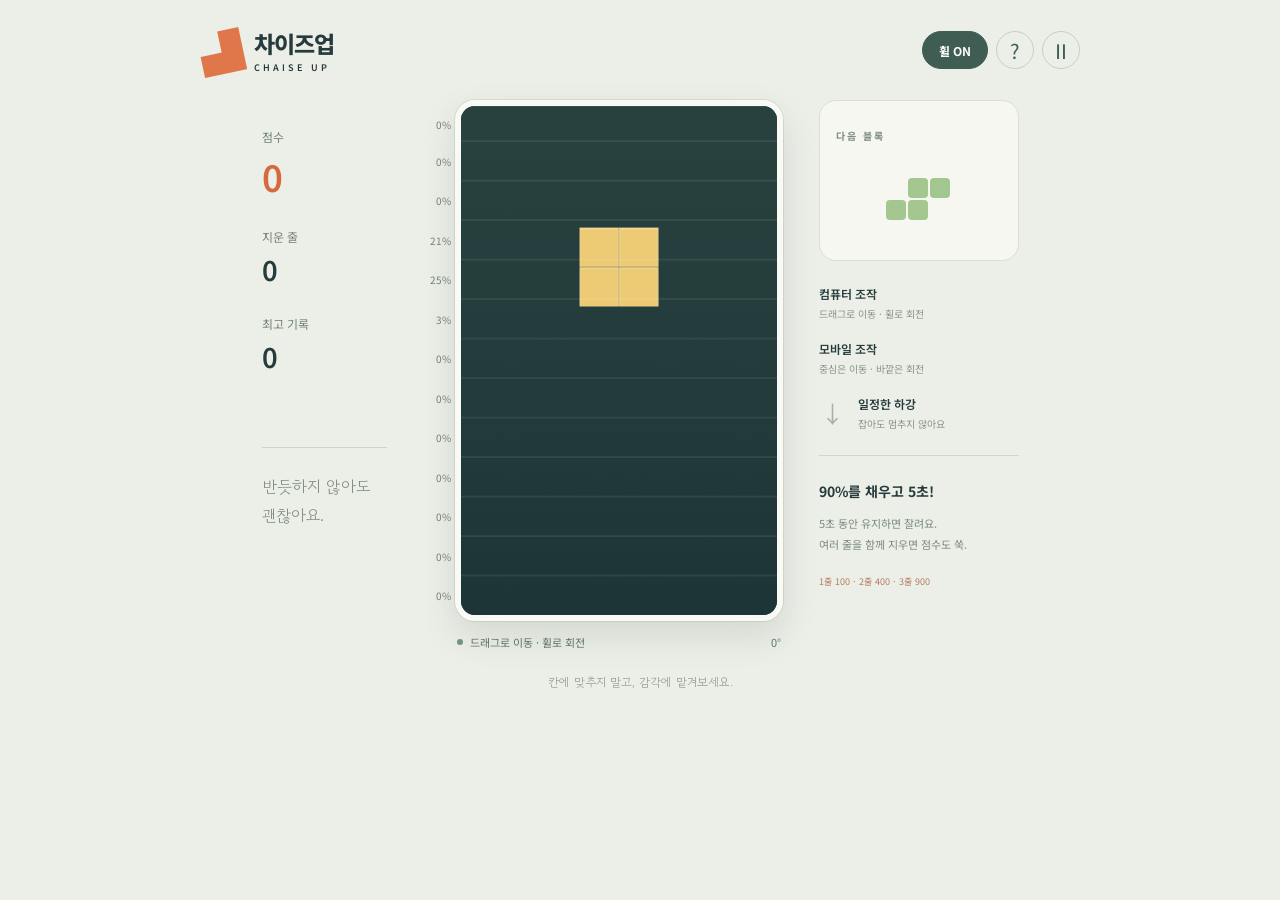
==== commit b9e2da3c: "Stop collision pushing; rest blocks until support disappears and clear only settled rows" ====
--- a/chaise-up/index.html
+++ b/chaise-up/index.html
@@ -7,5 +7,5 @@
 <div class="board-column"><div id="rowMeter" aria-label="각 줄의 채워진 비율"></div><div class="board-shell"><canvas id="board" width="360" height="580" aria-label="블록 게임판. 컴퓨터는 드래그로 이동하고 휠로 회전합니다. 모바일은 중심 가까이를 잡아 이동하고 바깥쪽을 잡아 회전합니다."></canvas><div id="toast" role="status" aria-live="polite"></div><div id="overlay" hidden><div class="overlay-card"><span class="eyebrow" id="overlayLabel">TAKE A BREATH</span><h1 id="overlayTitle">잠깐 쉬어가기</h1><p id="overlayText">준비되면 이어서 쌓아보세요.</p><button id="resume" class="action">계속하기</button><button id="restart" class="secondary">새로 시작</button></div></div></div><div class="board-footer"><span class="live-dot"></span><span id="hint">드래그로 이동 · 휠로 회전</span><span class="angle" id="angle">0°</span></div></div>
 <aside class="guide-panel"><div class="next-box"><span class="eyebrow">다음 블록</span><canvas id="next" width="160" height="110" aria-label="다음에 나올 블록"></canvas></div><div class="how"><div><p><b>컴퓨터 조작</b><small id="desktopHint">드래그로 이동 · 휠로 회전</small></p></div><div><p><b>모바일 조작</b><small>중심은 이동 · 바깥은 회전</small></p></div><div><span class="step-icon">↓</span><p><b>일정한 하강</b><small>잡아도 멈추지 않아요</small></p></div></div><div class="rule-note"><b>90%를 채우고 5초!</b><p>5초 동안 유지하면 잘려요.<br>여러 줄을 함께 지우면 점수도 쑥.</p><span>1줄 100 · 2줄 400 · 3줄 900</span></div></aside>
 </section><footer>칸에 맞추지 말고, 감각에 맡겨보세요.</footer>
-</main><dialog id="helpDialog"><button class="close" id="closeHelp" aria-label="닫기">×</button><span class="eyebrow">HOW TO PLAY</span><h2>자유롭게 쌓고,<br>한 줄을 지우세요.</h2><p><b>휠 ON</b>이면 블록 어디든 잡아 좌우로 끌고, 게임판 위에서 휠을 굴려 회전해요. <b>휠 OFF</b>이면 왼쪽 버튼으로 잡고 끄는 동작만으로 조작해요. 휠 OFF 또는 모바일에서는 <b>중심에서 작은 원 반경 안</b>을 잡으면 좌우 이동, <b>그 바깥쪽</b>을 잡고 중심 주위로 끌면 회전해요. 처음 잡은 조작은 손을 놓을 때까지 유지돼요. 잡은 채 손을 멈추면 회전도 멈춰요. <b>바닥이나 다른 블록에 닿는 순간 조작이 끝나고, 물리가 적용되어 아래로 떨어져요.</b> 벽에 닿을 때는 계속 조작할 수 있어요. 블록은 잡거나 돌려도 일정한 속도로 내려와요. 위로 끌어도 떠오르거나 낙하 속도가 바뀌지 않아요. 드래그로 좌우 위치와 각도를 조절해요.</p><p>왼쪽 숫자는 각 가로 칸의 채워진 비율이에요. 칸 면적의 <b>90%</b>가 찬 상태를 <b>5초 동안 유지하면</b> 그 위치에서 블록 한 칸 높이만큼 잘려요. 남은 조각도 떨어지고 쌓여요.</p><p>한 번에 지운 줄 수 × 줄 수 × 100점! 연쇄로 지워진 줄은 다음 점수로 계산해요. 블록이 위쪽까지 쌓이면 게임이 끝나요.</p><p class="muted">마우스 또는 손가락 하나면 충분해요. 조작 중에는 일정한 속도로 내려오고, 닿은 뒤에는 무게에 따라 움직여요. 블록이 1.5초 동안 멈춰 있으면 다음 블록이 나와요.</p><button id="helpDone" class="action">알겠어요</button></dialog>
+</main><dialog id="helpDialog"><button class="close" id="closeHelp" aria-label="닫기">×</button><span class="eyebrow">HOW TO PLAY</span><h2>자유롭게 쌓고,<br>한 줄을 지우세요.</h2><p><b>휠 ON</b>이면 블록 어디든 잡아 좌우로 끌고, 게임판 위에서 휠을 굴려 회전해요. <b>휠 OFF</b>이면 왼쪽 버튼으로 잡고 끄는 동작만으로 조작해요. 휠 OFF 또는 모바일에서는 <b>중심에서 작은 원 반경 안</b>을 잡으면 좌우 이동, <b>그 바깥쪽</b>을 잡고 중심 주위로 끌면 회전해요. 처음 잡은 조작은 손을 놓을 때까지 유지돼요. 잡은 채 손을 멈추면 회전도 멈춰요. <b>바닥이나 다른 블록에 닿는 순간 조작이 끝나고, 그 자리에 멈춰요. 아래 받침이 사라지면 다시 떨어져요.</b> 벽에 닿을 때는 계속 조작할 수 있어요. 블록은 잡거나 돌려도 일정한 속도로 내려와요. 위로 끌어도 떠오르거나 낙하 속도가 바뀌지 않아요. 드래그로 좌우 위치와 각도를 조절해요.</p><p>왼쪽 숫자는 각 가로 칸의 채워진 비율이에요. 블록이 멈추고 칸 면적의 <b>90%</b>가 찬 상태를 <b>5초 동안 유지하면</b> 그 위치에서 블록 한 칸 높이만큼 잘려요. 남은 조각도 떨어지고 쌓여요.</p><p>한 번에 지운 줄 수 × 줄 수 × 100점! 연쇄로 지워진 줄은 다음 점수로 계산해요. 블록이 위쪽까지 쌓이면 게임이 끝나요.</p><p class="muted">마우스 또는 손가락 하나면 충분해요. 조작 중에는 일정한 속도로 내려오고, 착지한 블록은 서로 밀리지 않아요. 블록이 1.5초 동안 멈춰 있으면 다음 블록이 나와요.</p><button id="helpDone" class="action">알겠어요</button></dialog>
 <script src="matter.min.js"></script><script src="game.js"></script></body></html>
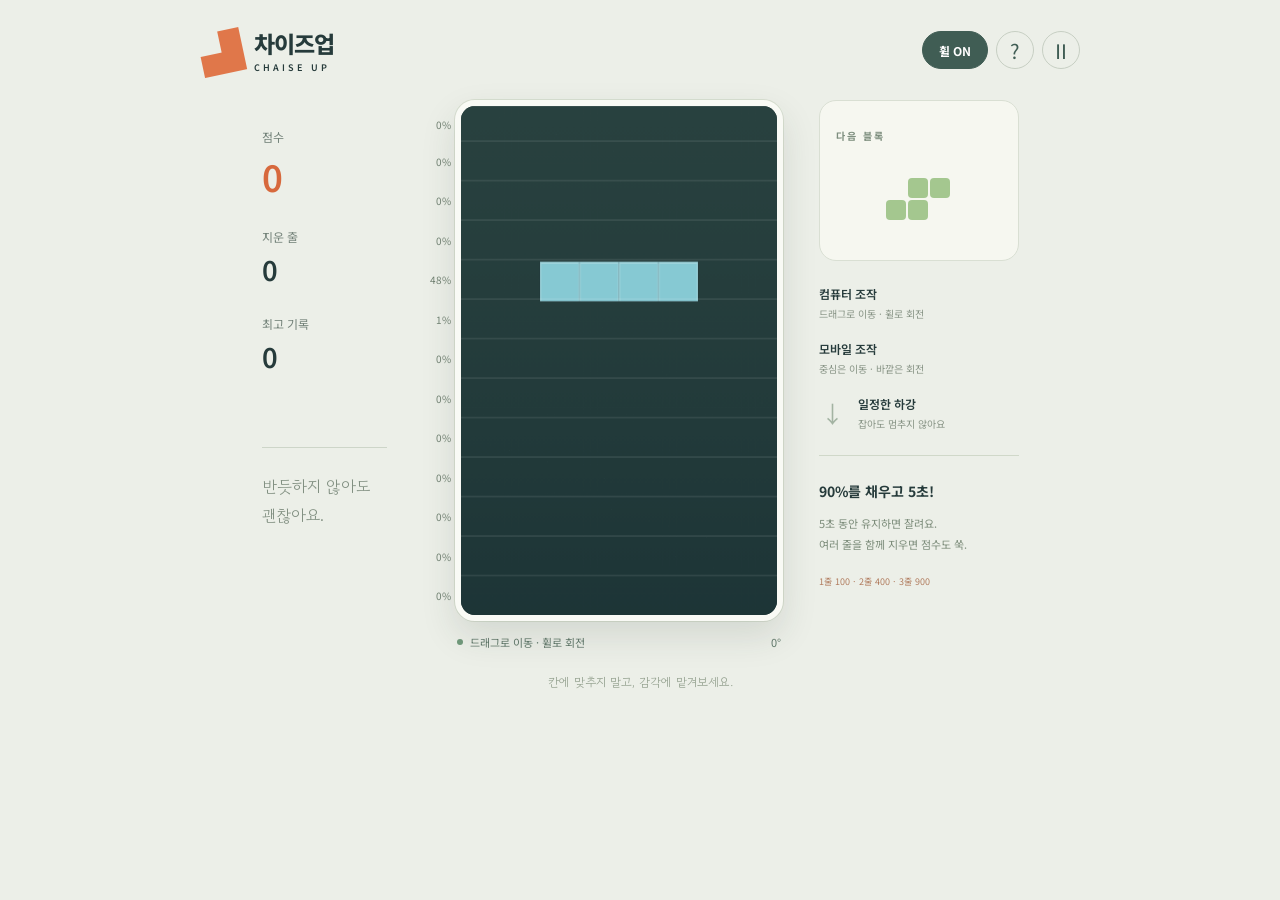
==== commit 42b27013: "Keep falling after control ends; stop only on downward support" ====
--- a/chaise-up/index.html
+++ b/chaise-up/index.html
@@ -7,5 +7,5 @@
 <div class="board-column"><div id="rowMeter" aria-label="각 줄의 채워진 비율"></div><div class="board-shell"><canvas id="board" width="360" height="580" aria-label="블록 게임판. 컴퓨터는 드래그로 이동하고 휠로 회전합니다. 모바일은 중심 가까이를 잡아 이동하고 바깥쪽을 잡아 회전합니다."></canvas><div id="toast" role="status" aria-live="polite"></div><div id="overlay" hidden><div class="overlay-card"><span class="eyebrow" id="overlayLabel">TAKE A BREATH</span><h1 id="overlayTitle">잠깐 쉬어가기</h1><p id="overlayText">준비되면 이어서 쌓아보세요.</p><button id="resume" class="action">계속하기</button><button id="restart" class="secondary">새로 시작</button></div></div></div><div class="board-footer"><span class="live-dot"></span><span id="hint">드래그로 이동 · 휠로 회전</span><span class="angle" id="angle">0°</span></div></div>
 <aside class="guide-panel"><div class="next-box"><span class="eyebrow">다음 블록</span><canvas id="next" width="160" height="110" aria-label="다음에 나올 블록"></canvas></div><div class="how"><div><p><b>컴퓨터 조작</b><small id="desktopHint">드래그로 이동 · 휠로 회전</small></p></div><div><p><b>모바일 조작</b><small>중심은 이동 · 바깥은 회전</small></p></div><div><span class="step-icon">↓</span><p><b>일정한 하강</b><small>잡아도 멈추지 않아요</small></p></div></div><div class="rule-note"><b>90%를 채우고 5초!</b><p>5초 동안 유지하면 잘려요.<br>여러 줄을 함께 지우면 점수도 쑥.</p><span>1줄 100 · 2줄 400 · 3줄 900</span></div></aside>
 </section><footer>칸에 맞추지 말고, 감각에 맡겨보세요.</footer>
-</main><dialog id="helpDialog"><button class="close" id="closeHelp" aria-label="닫기">×</button><span class="eyebrow">HOW TO PLAY</span><h2>자유롭게 쌓고,<br>한 줄을 지우세요.</h2><p><b>휠 ON</b>이면 블록 어디든 잡아 좌우로 끌고, 게임판 위에서 휠을 굴려 회전해요. <b>휠 OFF</b>이면 왼쪽 버튼으로 잡고 끄는 동작만으로 조작해요. 휠 OFF 또는 모바일에서는 <b>중심에서 작은 원 반경 안</b>을 잡으면 좌우 이동, <b>그 바깥쪽</b>을 잡고 중심 주위로 끌면 회전해요. 처음 잡은 조작은 손을 놓을 때까지 유지돼요. 잡은 채 손을 멈추면 회전도 멈춰요. <b>바닥이나 다른 블록에 닿는 순간 조작이 끝나고, 그 자리에 멈춰요. 아래 받침이 사라지면 다시 떨어져요.</b> 벽에 닿을 때는 계속 조작할 수 있어요. 블록은 잡거나 돌려도 일정한 속도로 내려와요. 위로 끌어도 떠오르거나 낙하 속도가 바뀌지 않아요. 드래그로 좌우 위치와 각도를 조절해요.</p><p>왼쪽 숫자는 각 가로 칸의 채워진 비율이에요. 블록이 멈추고 칸 면적의 <b>90%</b>가 찬 상태를 <b>5초 동안 유지하면</b> 그 위치에서 블록 한 칸 높이만큼 잘려요. 남은 조각도 떨어지고 쌓여요.</p><p>한 번에 지운 줄 수 × 줄 수 × 100점! 연쇄로 지워진 줄은 다음 점수로 계산해요. 블록이 위쪽까지 쌓이면 게임이 끝나요.</p><p class="muted">마우스 또는 손가락 하나면 충분해요. 조작 중에는 일정한 속도로 내려오고, 착지한 블록은 서로 밀리지 않아요. 블록이 1.5초 동안 멈춰 있으면 다음 블록이 나와요.</p><button id="helpDone" class="action">알겠어요</button></dialog>
+</main><dialog id="helpDialog"><button class="close" id="closeHelp" aria-label="닫기">×</button><span class="eyebrow">HOW TO PLAY</span><h2>자유롭게 쌓고,<br>한 줄을 지우세요.</h2><p><b>휠 ON</b>이면 블록 어디든 잡아 좌우로 끌고, 게임판 위에서 휠을 굴려 회전해요. <b>휠 OFF</b>이면 왼쪽 버튼으로 잡고 끄는 동작만으로 조작해요. 휠 OFF 또는 모바일에서는 <b>중심에서 작은 원 반경 안</b>을 잡으면 좌우 이동, <b>그 바깥쪽</b>을 잡고 중심 주위로 끌면 회전해요. 처음 잡은 조작은 손을 놓을 때까지 유지돼요. 잡은 채 손을 멈추면 회전도 멈춰요. <b>바닥이나 다른 블록에 닿는 순간 조작이 끝나고, 조작이 끝나고 아래 공간으로 계속 떨어져요. 바닥이나 아래 블록이 받쳐줄 때 멈추며, 받침이 사라지면 다시 떨어져요.</b> 벽에 닿을 때는 계속 조작할 수 있어요. 블록은 잡거나 돌려도 일정한 속도로 내려와요. 위로 끌어도 떠오르거나 낙하 속도가 바뀌지 않아요. 드래그로 좌우 위치와 각도를 조절해요.</p><p>왼쪽 숫자는 각 가로 칸의 채워진 비율이에요. 블록이 멈추고 칸 면적의 <b>90%</b>가 찬 상태를 <b>5초 동안 유지하면</b> 그 위치에서 블록 한 칸 높이만큼 잘려요. 남은 조각도 떨어지고 쌓여요.</p><p>한 번에 지운 줄 수 × 줄 수 × 100점! 연쇄로 지워진 줄은 다음 점수로 계산해요. 블록이 위쪽까지 쌓이면 게임이 끝나요.</p><p class="muted">마우스 또는 손가락 하나면 충분해요. 조작 중에는 일정한 속도로 내려오고, 착지한 블록은 서로 밀리지 않아요. 블록이 1.5초 동안 멈춰 있으면 다음 블록이 나와요.</p><button id="helpDone" class="action">알겠어요</button></dialog>
 <script src="matter.min.js"></script><script src="game.js"></script></body></html>
